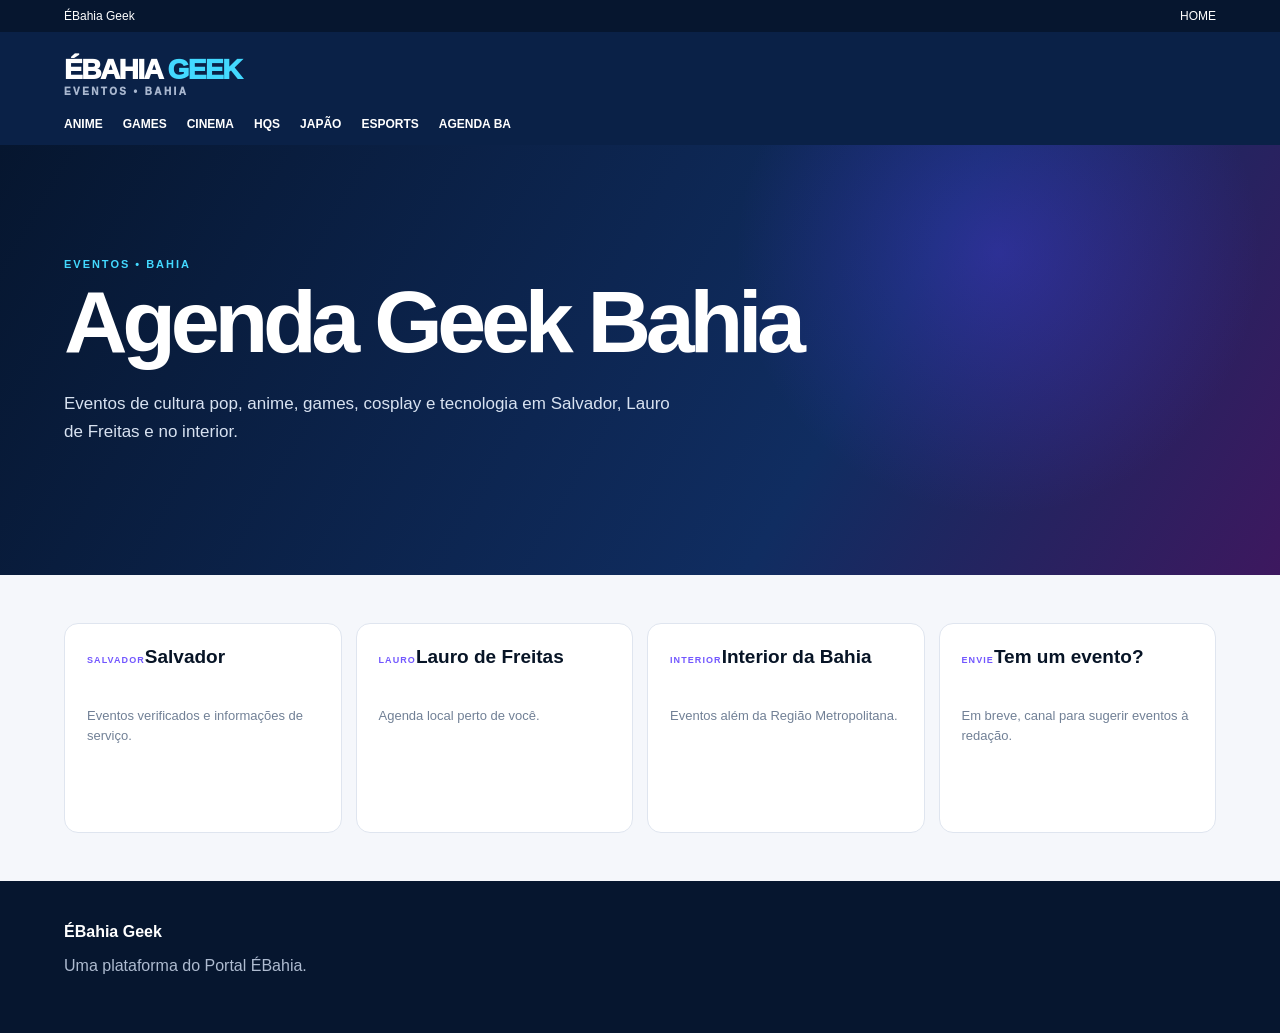
==== agenda/index.html @ b09ab479 "Cria editoria agenda do ÉBahia Geek" ====
<!doctype html><html lang="pt-BR"><head><meta charset="utf-8"><meta name="viewport" content="width=device-width,initial-scale=1"><title>Agenda Geek Bahia | ÉBahia Geek</title><link rel="stylesheet" href="../assets/style.css"></head><body><div class="top"><span>ÉBahia Geek</span><a href="../">HOME</a></div><header class="head"><a class="brand" href="../">ÉBAHIA <i>GEEK</i><span>EVENTOS • BAHIA</span></a><nav class="nav"><a href="../anime/">Anime</a><a href="../games/">Games</a><a href="../cinema/">Cinema</a><a href="../hqs/">HQs</a><a href="../japao/">Japão</a><a href="../esports/">eSports</a><a href="../agenda/">Agenda BA</a></nav></header><main><section class="hero"><span class="eyebrow">EVENTOS • BAHIA</span><h1>Agenda Geek Bahia</h1><p>Eventos de cultura pop, anime, games, cosplay e tecnologia em Salvador, Lauro de Freitas e no interior.</p></section><section class="section"><div class="grid"><article class="card"><span class="tag">SALVADOR</span><b>Salvador</b><p>Eventos verificados e informações de serviço.</p></article><article class="card"><span class="tag">LAURO</span><b>Lauro de Freitas</b><p>Agenda local perto de você.</p></article><article class="card"><span class="tag">INTERIOR</span><b>Interior da Bahia</b><p>Eventos além da Região Metropolitana.</p></article><article class="card"><span class="tag">ENVIE</span><b>Tem um evento?</b><p>Em breve, canal para sugerir eventos à redação.</p></article></div></section></main><footer><b>ÉBahia Geek</b><p>Uma plataforma do Portal ÉBahia.</p></footer></body></html>
---- assets/style.css ----
:root{--ink:#071426;--navy:#0a2147;--red:#e31b3d;--violet:#7257ff;--cyan:#43d9ff;--paper:#f5f7fb;--muted:#718096;--line:#dfe5ef}*{box-sizing:border-box}body{margin:0;font-family:Inter,Arial,sans-serif;background:var(--paper);color:var(--ink)}a{text-decoration:none;color:inherit}.top{background:#06162f;color:#fff;padding:9px 5vw;font-size:12px;display:flex;justify-content:space-between}.head{background:var(--navy);color:#fff;padding:22px 5vw 0}.brand{font-weight:1000;font-size:28px;letter-spacing:-1.5px}.brand i{font-style:normal;color:var(--cyan)}.brand span{display:block;font-size:10px;letter-spacing:.24em;color:#a9b7cf}.nav{display:flex;gap:20px;overflow:auto;padding:20px 0 14px;font-size:12px;font-weight:800;text-transform:uppercase}.hero{min-height:430px;padding:64px 5vw;display:grid;align-content:center;background:radial-gradient(circle at 78% 25%,#5c3cff55,transparent 25%),linear-gradient(120deg,#06162f,#102d61 65%,#3d185f);color:#fff}.eyebrow{font-size:11px;font-weight:900;letter-spacing:.18em;color:var(--cyan)}h1{font-size:clamp(2.5rem,7vw,5.5rem);line-height:.9;max-width:850px;margin:12px 0;letter-spacing:-.06em}.hero p{max-width:610px;color:#d8e2f1;font-size:17px;line-height:1.6}.actions{display:flex;gap:10px;margin-top:20px}.btn{padding:11px 14px;border-radius:7px;background:var(--red);color:#fff;font-size:11px;font-weight:900}.btn.alt{background:#ffffff12;border:1px solid #ffffff35}.section{padding:48px 5vw}.section-head{display:flex;justify-content:space-between;align-items:end;gap:20px;margin-bottom:20px}.section h2{font-size:clamp(1.7rem,4vw,2.8rem);margin:4px 0}.section small{font-weight:900;color:var(--red);letter-spacing:.15em}.grid{display:grid;grid-template-columns:repeat(4,1fr);gap:14px}.card{background:#fff;border:1px solid var(--line);border-radius:14px;overflow:hidden;min-height:210px;padding:22px;position:relative}.card b{font-size:19px}.card p{color:var(--muted);font-size:13px;line-height:1.5}.tag{display:inline-block;margin-bottom:28px;font-size:9px;font-weight:900;letter-spacing:.12em;color:var(--violet)}.feature{grid-column:span 2;background:linear-gradient(135deg,#0a2147,#332167);color:#fff}.feature p{color:#cfd8e8}.strip{background:#071426;color:#fff;padding:16px 5vw;display:flex;gap:24px;overflow:auto;white-space:nowrap}.strip b{color:var(--cyan);font-size:11px}.strip span{font-size:12px}.calendar{background:#fff}.release{display:grid;grid-template-columns:70px 1fr auto;gap:16px;align-items:center;padding:15px 0;border-bottom:1px solid var(--line)}.date{background:#071426;color:#fff;border-radius:9px;text-align:center;padding:10px 4px;font-weight:900}.date small{display:block;color:var(--cyan)}.release p{margin:3px 0;color:var(--muted);font-size:12px}.pill{font-size:9px;font-weight:900;background:#edf0ff;color:#503de0;padding:6px 8px;border-radius:99px}footer{padding:42px 5vw;background:#06162f;color:#aebbd0}footer b{color:#fff}@media(max-width:850px){.grid{grid-template-columns:1fr 1fr}.hero{min-height:380px}}@media(max-width:560px){.grid{grid-template-columns:1fr}.feature{grid-column:auto}.hero{padding-top:48px;padding-bottom:48px}.release{grid-template-columns:58px 1fr}.pill{display:none}.nav{gap:16px}.section{padding-top:36px;padding-bottom:36px}}
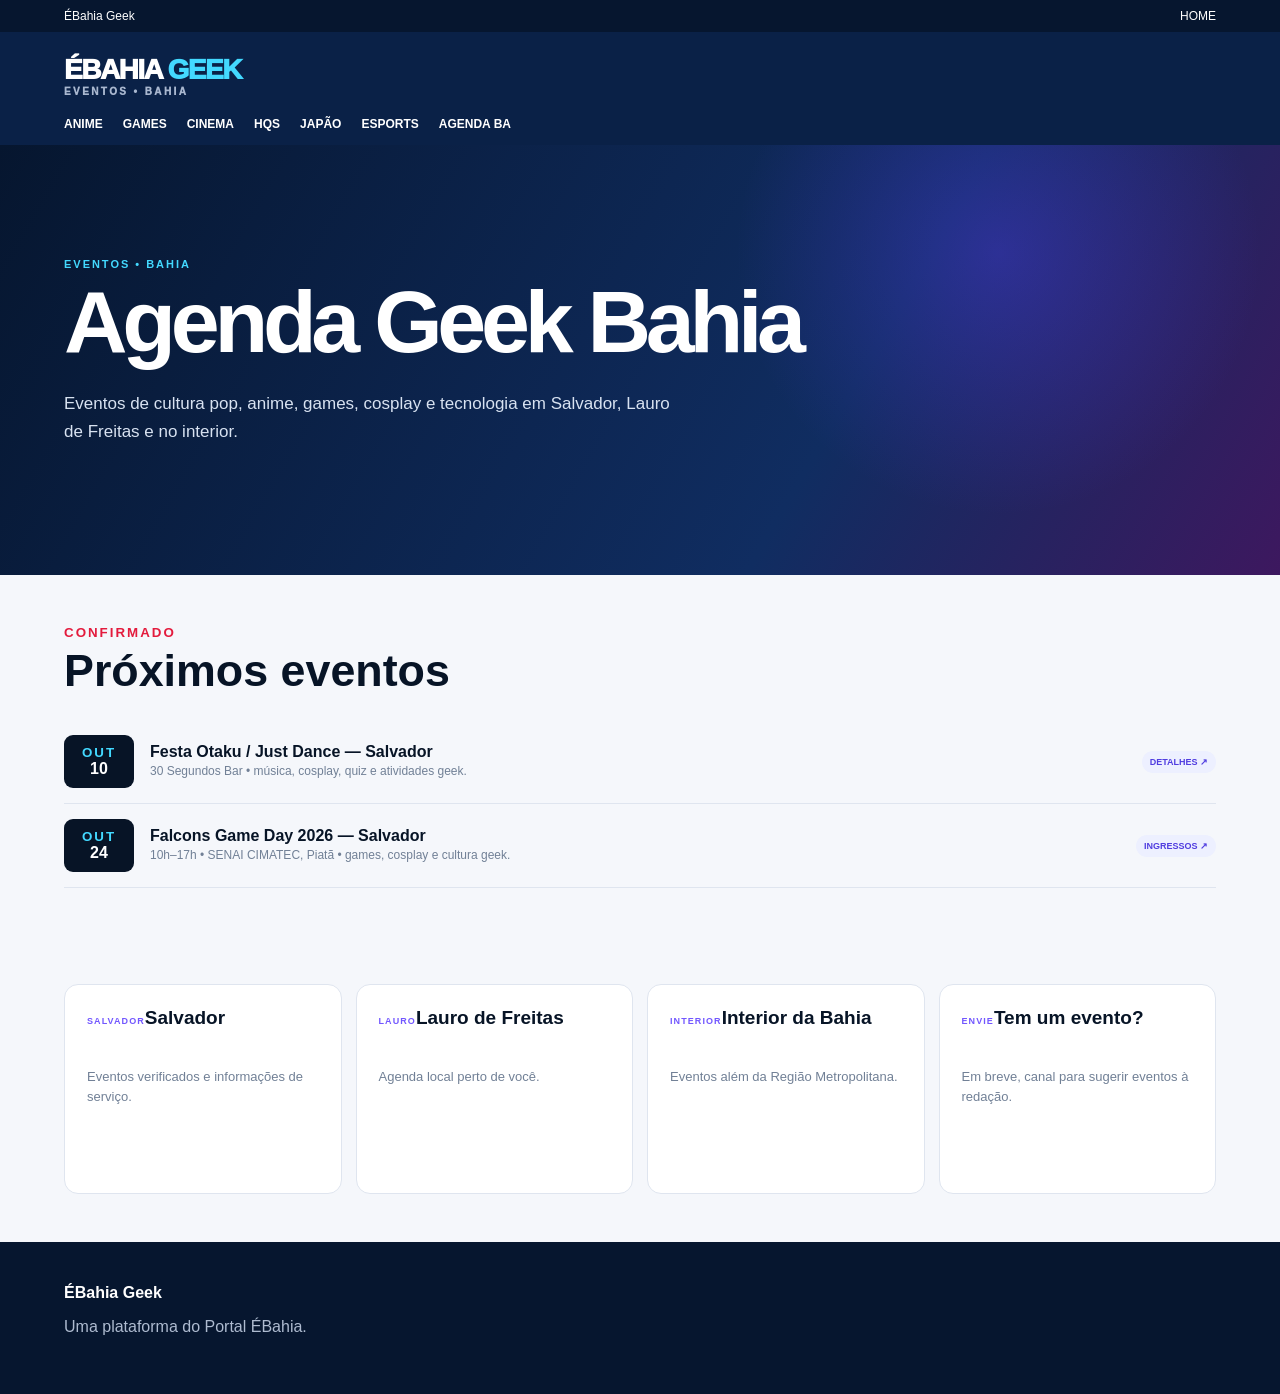
==== commit 9793aa66: "Adiciona eventos geek reais da Bahia" ====
--- a/agenda/index.html
+++ b/agenda/index.html
@@ -1 +1 @@
-<!doctype html><html lang="pt-BR"><head><meta charset="utf-8"><meta name="viewport" content="width=device-width,initial-scale=1"><title>Agenda Geek Bahia | ÉBahia Geek</title><link rel="stylesheet" href="../assets/style.css"></head><body><div class="top"><span>ÉBahia Geek</span><a href="../">HOME</a></div><header class="head"><a class="brand" href="../">ÉBAHIA <i>GEEK</i><span>EVENTOS • BAHIA</span></a><nav class="nav"><a href="../anime/">Anime</a><a href="../games/">Games</a><a href="../cinema/">Cinema</a><a href="../hqs/">HQs</a><a href="../japao/">Japão</a><a href="../esports/">eSports</a><a href="../agenda/">Agenda BA</a></nav></header><main><section class="hero"><span class="eyebrow">EVENTOS • BAHIA</span><h1>Agenda Geek Bahia</h1><p>Eventos de cultura pop, anime, games, cosplay e tecnologia em Salvador, Lauro de Freitas e no interior.</p></section><section class="section"><div class="grid"><article class="card"><span class="tag">SALVADOR</span><b>Salvador</b><p>Eventos verificados e informações de serviço.</p></article><article class="card"><span class="tag">LAURO</span><b>Lauro de Freitas</b><p>Agenda local perto de você.</p></article><article class="card"><span class="tag">INTERIOR</span><b>Interior da Bahia</b><p>Eventos além da Região Metropolitana.</p></article><article class="card"><span class="tag">ENVIE</span><b>Tem um evento?</b><p>Em breve, canal para sugerir eventos à redação.</p></article></div></section></main><footer><b>ÉBahia Geek</b><p>Uma plataforma do Portal ÉBahia.</p></footer></body></html>+<!doctype html><html lang="pt-BR"><head><meta charset="utf-8"><meta name="viewport" content="width=device-width,initial-scale=1"><title>Agenda Geek Bahia | ÉBahia Geek</title><link rel="stylesheet" href="../assets/style.css"></head><body><div class="top"><span>ÉBahia Geek</span><a href="../">HOME</a></div><header class="head"><a class="brand" href="../">ÉBAHIA <i>GEEK</i><span>EVENTOS • BAHIA</span></a><nav class="nav"><a href="../anime/">Anime</a><a href="../games/">Games</a><a href="../cinema/">Cinema</a><a href="../hqs/">HQs</a><a href="../japao/">Japão</a><a href="../esports/">eSports</a><a href="../agenda/">Agenda BA</a></nav></header><main><section class="hero"><span class="eyebrow">EVENTOS • BAHIA</span><h1>Agenda Geek Bahia</h1><p>Eventos de cultura pop, anime, games, cosplay e tecnologia em Salvador, Lauro de Freitas e no interior.</p></section><section class="section"><div class="section-head"><div><small>CONFIRMADO</small><h2>Próximos eventos</h2></div></div><div class="release"><div class="date"><small>OUT</small>10</div><div><b>Festa Otaku / Just Dance — Salvador</b><p>30 Segundos Bar • música, cosplay, quiz e atividades geek.</p></div><a class="pill" href="https://rapana.com.br/salvador/eventos/970-festa-otaku-just-dance-2026-10-10" target="_blank" rel="noopener">DETALHES ↗</a></div><div class="release"><div class="date"><small>OUT</small>24</div><div><b>Falcons Game Day 2026 — Salvador</b><p>10h–17h • SENAI CIMATEC, Piatã • games, cosplay e cultura geek.</p></div><a class="pill" href="https://www.sympla.com.br/evento/lgc/3585737" target="_blank" rel="noopener">INGRESSOS ↗</a></div></section><section class="section"><div class="grid"><article class="card"><span class="tag">SALVADOR</span><b>Salvador</b><p>Eventos verificados e informações de serviço.</p></article><article class="card"><span class="tag">LAURO</span><b>Lauro de Freitas</b><p>Agenda local perto de você.</p></article><article class="card"><span class="tag">INTERIOR</span><b>Interior da Bahia</b><p>Eventos além da Região Metropolitana.</p></article><article class="card"><span class="tag">ENVIE</span><b>Tem um evento?</b><p>Em breve, canal para sugerir eventos à redação.</p></article></div></section></main><footer><b>ÉBahia Geek</b><p>Uma plataforma do Portal ÉBahia.</p></footer></body></html>
